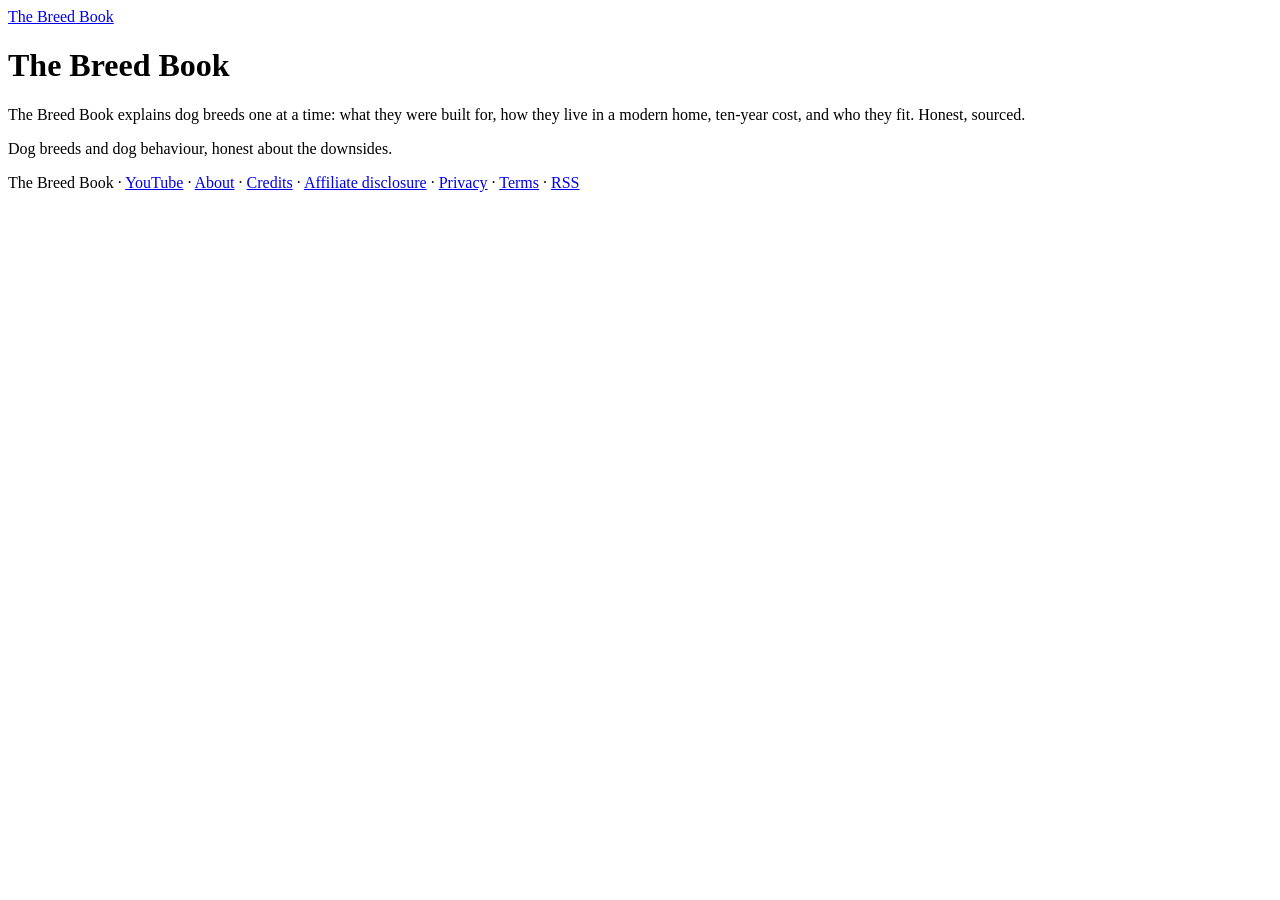
==== index.html @ f46486af "Launch thebreedbook.visionmediachannels.com" ====
<!doctype html>
<html lang="en">
<head>
<meta charset="utf-8">
<meta name="viewport" content="width=device-width, initial-scale=1">
<title>The Breed Book</title>
<meta name="description" content="The Breed Book explains dog breeds one at a time: what they were built for, how they live in a modern home, ten-year cost, and who they fit. Honest, sourced.">
<link rel="canonical" href="https://thebreedbook.visionmediachannels.com/">
<meta property="og:site_name" content="The Breed Book">
<meta property="og:type" content="website">
<meta property="og:title" content="The Breed Book">
<meta property="og:description" content="The Breed Book explains dog breeds one at a time: what they were built for, how they live in a modern home, ten-year cost, and who they fit. Honest, sourced.">
<meta property="og:url" content="https://thebreedbook.visionmediachannels.com/">
<meta property="og:image" content="https://thebreedbook.visionmediachannels.com/images/site-header.png">
<meta name="twitter:card" content="summary_large_image">
<link rel="alternate" type="application/rss+xml" title="The Breed Book" href="https://thebreedbook.visionmediachannels.com/feed.xml">
<link rel="icon" type="image/png" sizes="32x32" href="https://thebreedbook.visionmediachannels.com/favicon-32.png">
<link rel="icon" type="image/png" sizes="512x512" href="https://thebreedbook.visionmediachannels.com/favicon-512.png">
<link rel="preconnect" href="https://fonts.googleapis.com">
<link rel="preconnect" href="https://fonts.gstatic.com" crossorigin>
<link rel="stylesheet" href="https://fonts.googleapis.com/css2?family=Fraunces:wght@400;700&amp;family=Karla:wght@400;700&amp;display=swap">
<link rel="stylesheet" href="https://thebreedbook.visionmediachannels.com/style.css">
<script type="application/ld+json">{"@context": "https://schema.org", "@type": "WebSite", "name": "The Breed Book", "url": "https://thebreedbook.visionmediachannels.com/", "inLanguage": "en", "publisher": {"@type": "Organization", "name": "Vision Media"}}</script>
</head>
<body>
<header class="site"><a href="https://thebreedbook.visionmediachannels.com/">The Breed Book</a></header>
<main>
<h1>The Breed Book</h1><p class="lede">The Breed Book explains dog breeds one at a time: what they were built for, how they live in a modern home, ten-year cost, and who they fit. Honest, sourced.</p><ul class="posts"></ul>
</main>
<footer><p>Dog breeds and dog behaviour, honest about the downsides.</p><p>The Breed Book · <a href="https://www.youtube.com/@thebreedbook">YouTube</a> · <a href="https://thebreedbook.visionmediachannels.com/about/">About</a> · <a href="https://thebreedbook.visionmediachannels.com/credits/">Credits</a> · <a href="https://thebreedbook.visionmediachannels.com/affiliate-disclosure/">Affiliate disclosure</a> · <a href="https://thebreedbook.visionmediachannels.com/privacy/">Privacy</a> · <a href="https://thebreedbook.visionmediachannels.com/terms/">Terms</a> · <a href="https://thebreedbook.visionmediachannels.com/feed.xml">RSS</a></p></footer>
</body>
</html>
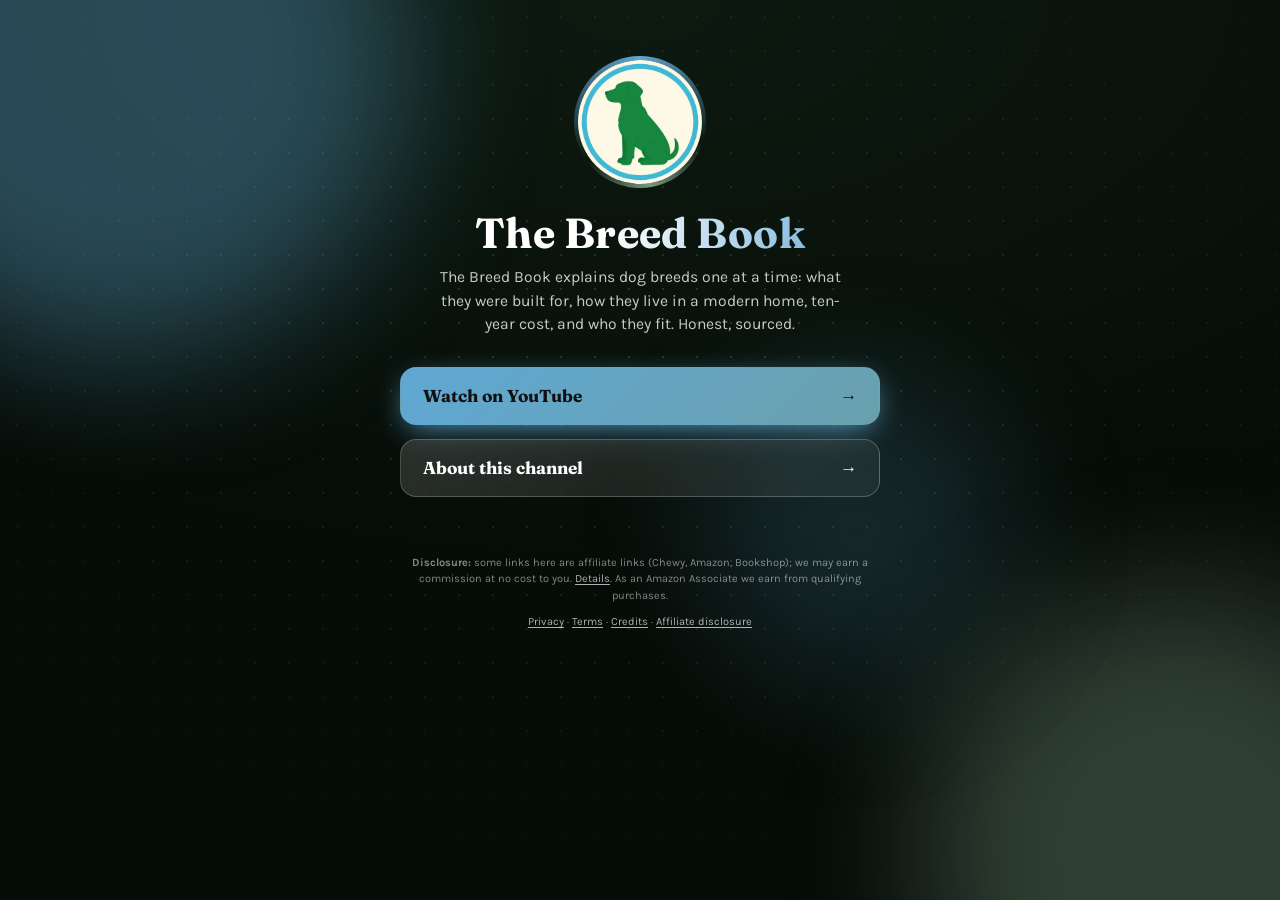
==== commit b4e30477: "Animated link hub at host root" ====
--- a/index.html
+++ b/index.html
@@ -3,7 +3,7 @@
 <head>
 <meta charset="utf-8">
 <meta name="viewport" content="width=device-width, initial-scale=1">
-<title>The Breed Book</title>
+<title>The Breed Book · Links</title>
 <meta name="description" content="The Breed Book explains dog breeds one at a time: what they were built for, how they live in a modern home, ten-year cost, and who they fit. Honest, sourced.">
 <link rel="canonical" href="https://thebreedbook.visionmediachannels.com/">
 <meta property="og:site_name" content="The Breed Book">
@@ -13,20 +13,66 @@
 <meta property="og:url" content="https://thebreedbook.visionmediachannels.com/">
 <meta property="og:image" content="https://thebreedbook.visionmediachannels.com/images/site-header.png">
 <meta name="twitter:card" content="summary_large_image">
-<link rel="alternate" type="application/rss+xml" title="The Breed Book" href="https://thebreedbook.visionmediachannels.com/feed.xml">
 <link rel="icon" type="image/png" sizes="32x32" href="https://thebreedbook.visionmediachannels.com/favicon-32.png">
-<link rel="icon" type="image/png" sizes="512x512" href="https://thebreedbook.visionmediachannels.com/favicon-512.png">
-<link rel="preconnect" href="https://fonts.googleapis.com">
-<link rel="preconnect" href="https://fonts.gstatic.com" crossorigin>
+<link rel="preconnect" href="https://fonts.googleapis.com"><link rel="preconnect" href="https://fonts.gstatic.com" crossorigin>
 <link rel="stylesheet" href="https://fonts.googleapis.com/css2?family=Fraunces:wght@400;700&amp;family=Karla:wght@400;700&amp;display=swap">
-<link rel="stylesheet" href="https://thebreedbook.visionmediachannels.com/style.css">
-<script type="application/ld+json">{"@context": "https://schema.org", "@type": "WebSite", "name": "The Breed Book", "url": "https://thebreedbook.visionmediachannels.com/", "inLanguage": "en", "publisher": {"@type": "Organization", "name": "Vision Media"}}</script>
+<style>
+:root{--bg:#0d1a10;--bg2:#060c07;--glow:#5FA8D3;--glow2:#78967f;--head:'Fraunces',Georgia,serif;--body:'Karla',system-ui,sans-serif}
+*{box-sizing:border-box}html{-webkit-text-size-adjust:100%}
+body{margin:0;min-height:100vh;color:#fff;font:17px/1.5 var(--body);background:radial-gradient(120% 90% at 50% 0%,var(--bg) 0%,var(--bg2) 70%);overflow-x:hidden;position:relative}
+.orb{position:fixed;border-radius:50%;filter:blur(70px);opacity:.38;pointer-events:none;z-index:0;will-change:transform}
+.o1{width:46vmax;height:46vmax;background:var(--glow);top:-18vmax;left:-14vmax;animation:d1 22s ease-in-out infinite alternate}
+.o2{width:40vmax;height:40vmax;background:var(--glow2);bottom:-16vmax;right:-12vmax;animation:d2 26s ease-in-out infinite alternate}
+.o3{width:24vmax;height:24vmax;background:var(--glow);opacity:.18;top:42%;left:55%;animation:d3 30s ease-in-out infinite alternate}
+@keyframes d1{to{transform:translate(18vmax,12vmax) scale(1.2)}}
+@keyframes d2{to{transform:translate(-16vmax,-10vmax) scale(1.15)}}
+@keyframes d3{to{transform:translate(-30vmax,8vmax) scale(.8)}}
+.dots{position:fixed;inset:0;z-index:0;pointer-events:none;background-image:radial-gradient(rgba(255,255,255,.14) 1px,transparent 1.5px);background-size:34px 34px;mask-image:radial-gradient(70% 60% at 50% 40%,#000,transparent);animation:drift 40s linear infinite}
+@keyframes drift{to{background-position:34px 68px}}
+main{position:relative;z-index:1;max-width:520px;margin:0 auto;padding:56px 20px 28px;text-align:center}
+.ring{width:132px;height:132px;margin:0 auto 22px;border-radius:50%;padding:4px;position:relative;
+  background:conic-gradient(from 0deg,var(--glow),transparent 30%,var(--glow2),transparent 65%,var(--glow));animation:spin 7s linear infinite;
+  opacity:0;animation:spin 7s linear infinite,pop .9s .1s cubic-bezier(.2,.9,.3,1.3) forwards}
+.ring::after{content:"";position:absolute;inset:-14px;border-radius:50%;border:2px solid var(--glow);opacity:.0;animation:pulse 3.2s 1s ease-out infinite}
+.ring img,.ring .ph{width:100%;height:100%;border-radius:50%;display:block;object-fit:cover;background:var(--bg2);animation:unspin 7s linear infinite}
+.ring .ph{display:grid;place-items:center;font:700 44px var(--head)}
+@keyframes spin{to{transform:rotate(360deg)}}@keyframes unspin{to{transform:rotate(-360deg)}}
+@keyframes pulse{0%{transform:scale(.85);opacity:.55}100%{transform:scale(1.25);opacity:0}}
+@keyframes pop{from{opacity:0;transform:scale(.6) rotate(0)}to{opacity:1}}
+h1{font:700 clamp(30px,8vw,42px)/1.1 var(--head);margin:0 0 10px;letter-spacing:.01em;
+  background:linear-gradient(100deg,#fff 20%,var(--glow) 45%,#fff 70%);background-size:220% 100%;-webkit-background-clip:text;background-clip:text;color:transparent;
+  animation:shine 6s 1s ease-in-out infinite,up .8s .25s both}
+@keyframes shine{0%,100%{background-position:100% 0}50%{background-position:0 0}}
+.tag{margin:0 auto 30px;max-width:420px;color:rgba(255,255,255,.78);font-size:.98rem;animation:up .8s .4s both}
+@keyframes up{from{opacity:0;transform:translateY(18px)}to{opacity:1;transform:none}}
+.btns{display:grid;gap:14px}
+.btn{position:relative;display:flex;align-items:center;justify-content:space-between;gap:12px;padding:17px 22px;border-radius:16px;color:#fff;text-decoration:none;
+  font:700 1.08rem var(--head);background:linear-gradient(135deg,rgba(255,255,255,.14),rgba(255,255,255,.05));border:1px solid rgba(255,255,255,.22);
+  backdrop-filter:blur(8px);-webkit-backdrop-filter:blur(8px);overflow:hidden;opacity:0;animation:up .7s calc(.55s + var(--i)*.12s) both;
+  transition:transform .25s cubic-bezier(.2,.8,.3,1.2),border-color .25s,box-shadow .25s}
+.btn:first-child{background:linear-gradient(135deg,var(--glow),color-mix(in srgb,var(--glow) 55%,var(--glow2)));border-color:transparent;color:#111;box-shadow:0 8px 30px -8px var(--glow)}
+.btn::before{content:"";position:absolute;top:0;left:-70%;width:45%;height:100%;background:linear-gradient(100deg,transparent,rgba(255,255,255,.4),transparent);transform:skewX(-20deg);transition:left .7s}
+.btn:hover,.btn:focus-visible{transform:translateY(-4px) scale(1.02);border-color:var(--glow);box-shadow:0 14px 34px -10px var(--glow);outline:none}
+.btn:hover::before{left:130%}.btn i{font-style:normal;transition:transform .25s}.btn:hover i{transform:translateX(6px)}
+.btn:active{transform:scale(.98)}
+.btn:first-child::after{content:"";position:absolute;inset:0;border-radius:16px;box-shadow:0 0 0 0 var(--glow);animation:ping 2.6s 2s ease-out infinite}
+@keyframes ping{0%{box-shadow:0 0 0 0 color-mix(in srgb,var(--glow) 60%,transparent)}70%,100%{box-shadow:0 0 0 16px transparent}}
+footer{position:relative;z-index:1;max-width:520px;margin:0 auto;padding:30px 20px 36px;text-align:center;font-size:11px;line-height:1.5;color:rgba(255,255,255,.5);animation:up 1s 1.4s both}
+footer p{margin:0 0 10px}footer a{color:rgba(255,255,255,.68);text-decoration:underline;text-underline-offset:2px}footer a:hover{color:#fff}
+@media (prefers-reduced-motion:reduce){*,*::before,*::after{animation:none!important;transition:none!important}.btn,h1,.tag,.ring,footer{opacity:1!important}}
+</style>
 </head>
 <body>
-<header class="site"><a href="https://thebreedbook.visionmediachannels.com/">The Breed Book</a></header>
+<div class="orb o1"></div><div class="orb o2"></div><div class="orb o3"></div><div class="dots"></div>
 <main>
-<h1>The Breed Book</h1><p class="lede">The Breed Book explains dog breeds one at a time: what they were built for, how they live in a modern home, ten-year cost, and who they fit. Honest, sourced.</p><ul class="posts"></ul>
+<div class="ring"><img src="/images/avatar.png" alt="The Breed Book logo" width="360" height="360"></div>
+<h1>The Breed Book</h1>
+<p class="tag">The Breed Book explains dog breeds one at a time: what they were built for, how they live in a modern home, ten-year cost, and who they fit. Honest, sourced.</p>
+<nav class="btns" aria-label="Links"><a class="btn" style="--i:0" href="https://www.youtube.com/@thebreedbook"><span>Watch on YouTube</span><i aria-hidden="true">→</i></a><a class="btn" style="--i:1" href="https://thebreedbook.visionmediachannels.com/about/"><span>About this channel</span><i aria-hidden="true">→</i></a></nav>
 </main>
-<footer><p>Dog breeds and dog behaviour, honest about the downsides.</p><p>The Breed Book · <a href="https://www.youtube.com/@thebreedbook">YouTube</a> · <a href="https://thebreedbook.visionmediachannels.com/about/">About</a> · <a href="https://thebreedbook.visionmediachannels.com/credits/">Credits</a> · <a href="https://thebreedbook.visionmediachannels.com/affiliate-disclosure/">Affiliate disclosure</a> · <a href="https://thebreedbook.visionmediachannels.com/privacy/">Privacy</a> · <a href="https://thebreedbook.visionmediachannels.com/terms/">Terms</a> · <a href="https://thebreedbook.visionmediachannels.com/feed.xml">RSS</a></p></footer>
+<footer>
+<p><strong>Disclosure:</strong> some links here are affiliate links (Chewy, Amazon, Bookshop); we may earn a commission at no cost to you. <a href="https://thebreedbook.visionmediachannels.com/affiliate-disclosure/">Details</a>. As an Amazon Associate we earn from qualifying purchases.</p>
+<p><a href="https://thebreedbook.visionmediachannels.com/privacy/">Privacy</a> · <a href="https://thebreedbook.visionmediachannels.com/terms/">Terms</a> · <a href="https://thebreedbook.visionmediachannels.com/credits/">Credits</a> · <a href="https://thebreedbook.visionmediachannels.com/affiliate-disclosure/">Affiliate disclosure</a></p>
+</footer>
 </body>
 </html>
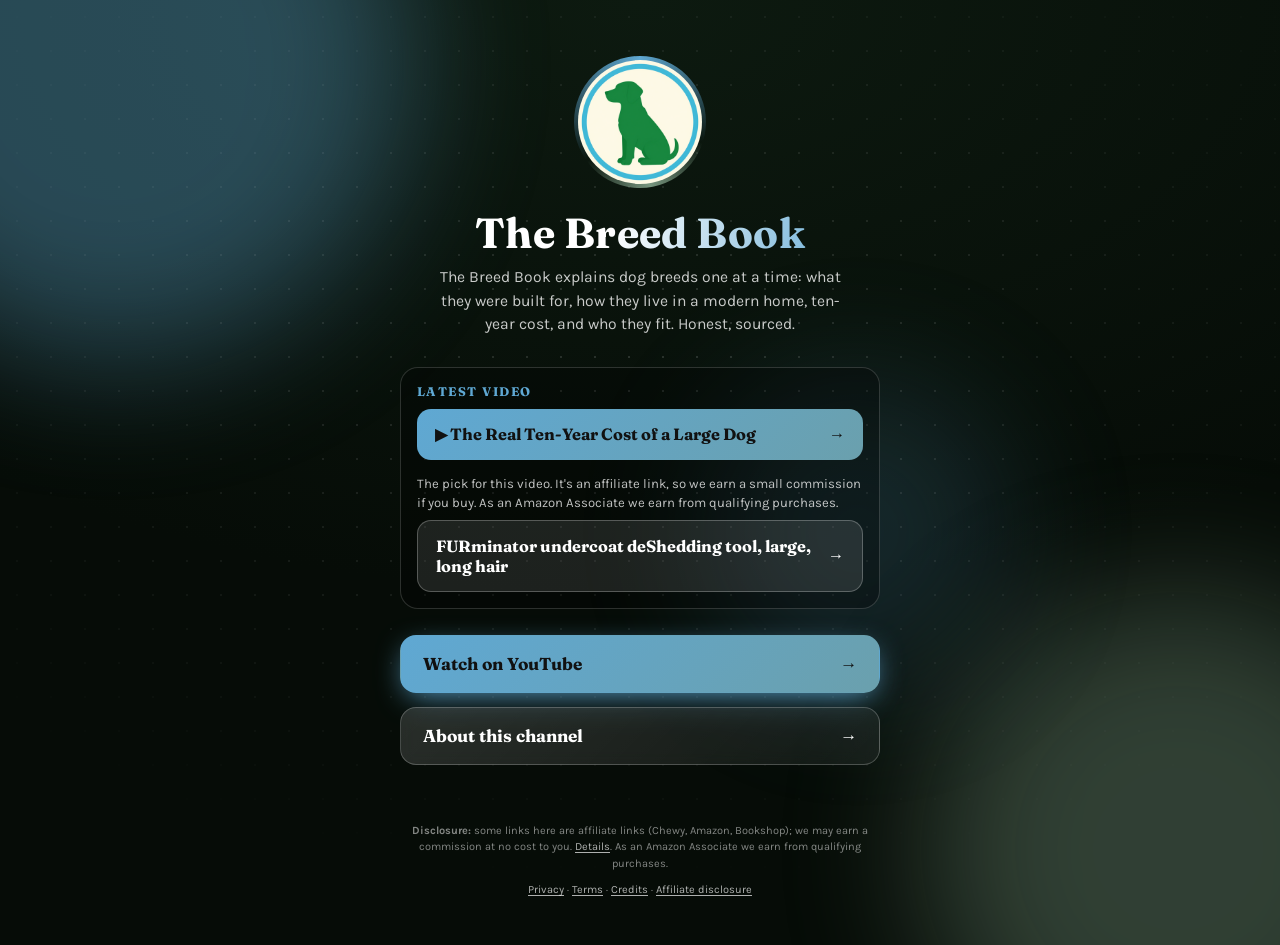
==== commit 9eeb2f64: "Link hub: latest public video and its one product at the top (owner OK 2026-11-25) Co-Authored-By: C" ====
--- a/index.html
+++ b/index.html
@@ -57,6 +57,13 @@
 .btn:active{transform:scale(.98)}
 .btn:first-child::after{content:"";position:absolute;inset:0;border-radius:16px;box-shadow:0 0 0 0 var(--glow);animation:ping 2.6s 2s ease-out infinite}
 @keyframes ping{0%{box-shadow:0 0 0 0 color-mix(in srgb,var(--glow) 60%,transparent)}70%,100%{box-shadow:0 0 0 16px transparent}}
+.latest{margin:0 0 26px;padding:16px;border-radius:18px;background:rgba(0,0,0,.28);border:1px solid rgba(255,255,255,.16);text-align:left;animation:up .8s .5s both}
+.kick{margin:0 0 10px;font:700 .78rem var(--head);letter-spacing:.12em;text-transform:uppercase;color:var(--glow)}
+.lbtn{display:flex;align-items:center;justify-content:space-between;gap:12px;padding:15px 18px;border-radius:14px;text-decoration:none;font:700 1.02rem var(--head);
+  color:#111;background:linear-gradient(135deg,var(--glow),color-mix(in srgb,var(--glow) 55%,var(--glow2)));transition:transform .25s}
+.lbtn:hover,.lbtn:focus-visible{transform:translateY(-3px);outline:none}.lbtn i{font-style:normal}
+.lbtn.prod{color:#fff;background:rgba(255,255,255,.1);border:1px solid rgba(255,255,255,.25)}
+.pdisc{margin:14px 0 8px;font-size:.82rem;line-height:1.45;color:rgba(255,255,255,.75)}
 footer{position:relative;z-index:1;max-width:520px;margin:0 auto;padding:30px 20px 36px;text-align:center;font-size:11px;line-height:1.5;color:rgba(255,255,255,.5);animation:up 1s 1.4s both}
 footer p{margin:0 0 10px}footer a{color:rgba(255,255,255,.68);text-decoration:underline;text-underline-offset:2px}footer a:hover{color:#fff}
 @media (prefers-reduced-motion:reduce){*,*::before,*::after{animation:none!important;transition:none!important}.btn,h1,.tag,.ring,footer{opacity:1!important}}
@@ -68,6 +75,7 @@
 <div class="ring"><img src="/images/avatar.png" alt="The Breed Book logo" width="360" height="360"></div>
 <h1>The Breed Book</h1>
 <p class="tag">The Breed Book explains dog breeds one at a time: what they were built for, how they live in a modern home, ten-year cost, and who they fit. Honest, sourced.</p>
+<section class="latest" aria-label="Latest video"><p class="kick">Latest video</p><a class="lbtn" href="https://www.youtube.com/watch?v=RizYmLaCqzc"><span>▶ The Real Ten-Year Cost of a Large Dog</span><i aria-hidden="true">→</i></a><p class="pdisc">The pick for this video. It's an affiliate link, so we earn a small commission if you buy. As an Amazon Associate we earn from qualifying purchases.</p><a class="lbtn prod" rel="sponsored noopener" href="https://www.amazon.com/dp/B07MZDTG76?tag=vm-breed-20"><span>FURminator undercoat deShedding tool, large, long hair</span><i aria-hidden="true">→</i></a></section>
 <nav class="btns" aria-label="Links"><a class="btn" style="--i:0" href="https://www.youtube.com/@thebreedbook"><span>Watch on YouTube</span><i aria-hidden="true">→</i></a><a class="btn" style="--i:1" href="https://thebreedbook.visionmediachannels.com/about/"><span>About this channel</span><i aria-hidden="true">→</i></a></nav>
 </main>
 <footer>
